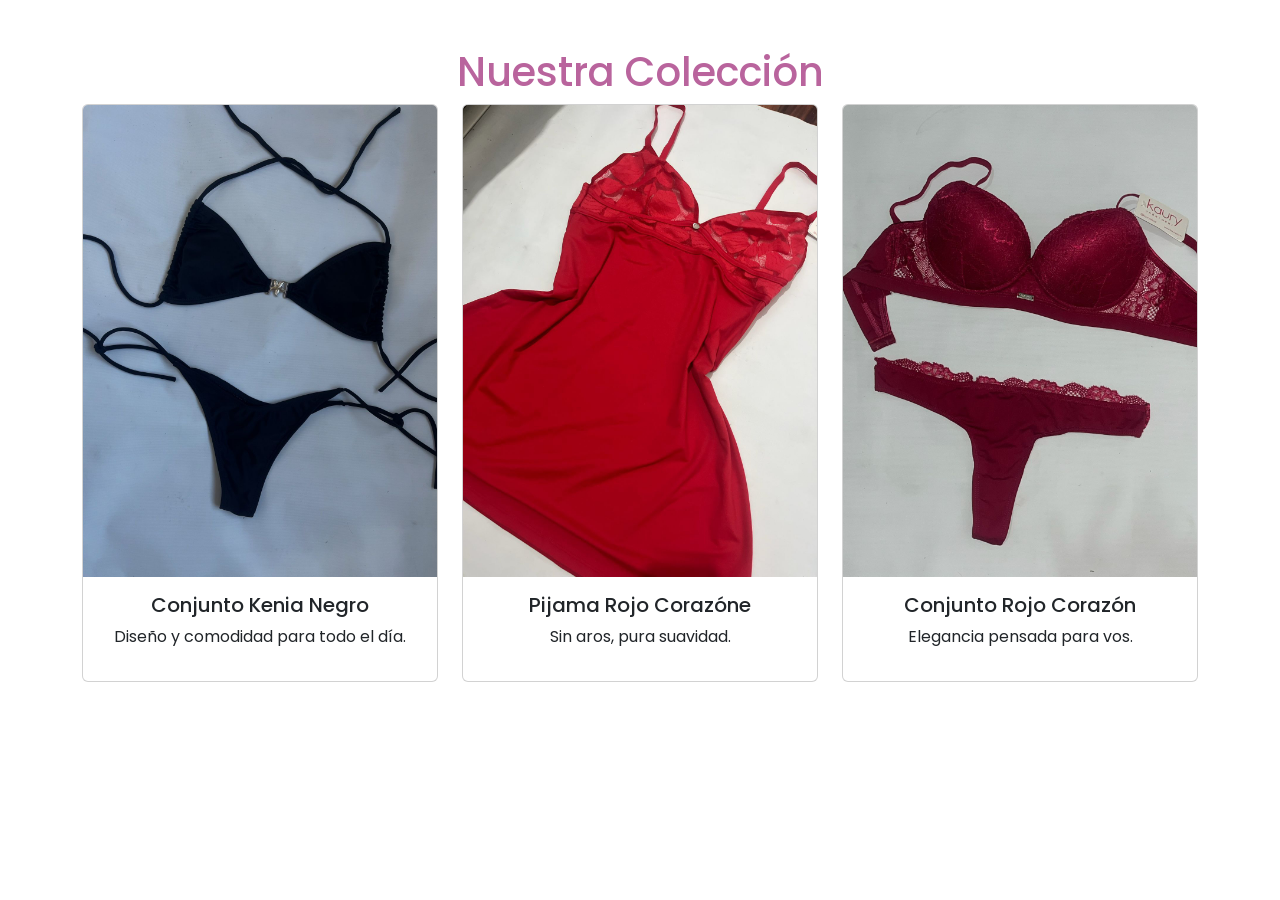
==== productos.html @ b5c18775 "carpetas nuevas" ====
<!DOCTYPE html>
<html lang="es">
<head>
    <meta charset="UTF-8">
    <meta name="viewport" content="width=device-width, initial-scale=1.0">
    <title>Productos - Intim Lencería</title>
    <link href="https://cdn.jsdelivr.net/npm/bootstrap@5.3.8/dist/css/bootstrap.min.css" rel="stylesheet"
        integrity="sha384-sRIl4kxILFvY47J16cr9ZwB07vP4J8+LH7qKQnuqkuIAvNWLzeN8tE5YBujZqJLB" crossorigin="anonymous">
    <link rel="preconnect" href="https://fonts.googleapis.com">
    <link rel="preconnect" href="https://fonts.gstatic.com" crossorigin>
    <link
        href="https://fonts.googleapis.com/css2?family=Poppins:ital,wght@0,100;0,200;0,300;0,400;0,500;0,600;0,700;0,800;0,900;1,100;1,200;1,300;1,400;1,500;1,600;1,700;1,800;1,900&display=swap"
        rel="stylesheet">
    <link rel="stylesheet" href="./css/styles.css">
</head>
<body>
    <main class="container my-5">
        <h1 class="text-center colorPrimario">Nuestra Colección</h1>
        
        <div class="row">
            <div class="col-12 col-md-4 mb-4">
                <div class="card">
                    <img src="./img/conjuntoNegro.jpg" class="card-img-top" alt="Conjunto Lencería">
                    <div class="card-body text-center">
                        <h5>Conjunto Kenia Negro</h5>
                        <p>Diseño y comodidad para todo el día.</p>
                    </div>
                </div>
            </div>
            <div class="col-12 col-md-4 mb-4">
                <div class="card">
                    <img src="./img/PijamaRojo.jpg" class="card-img-top" alt="Conjunto Lencería">
                    <div class="card-body text-center">
                        <h5>Pijama Rojo Corazóne</h5>
                        <p>Sin aros, pura suavidad.</p>
                    </div>
                </div>
            </div>
            <div class="col-12 col-md-4 mb-4">
                <div class="card">
                    <img src="./img/ConjuntoRojo.jpg" class="card-img-top" alt="Conjunto Lencería">
                    <div class="card-body text-center">
                        <h5>Conjunto Rojo Corazón</h5>
                        <p>Elegancia pensada para vos.</p>
                    </div>
                </div>
            </div>
        </div>
    </main>

    <script src="https://cdn.jsdelivr.net/npm/bootstrap@5.3.0/dist/js/bootstrap.bundle.min.js"></script>
</body>
</html>
---- css/styles.css ----
@charset "UTF-8";
.backgroundHeaders, .indexHeader {
  background-repeat: no-repeat;
  background-size: cover;
  height: 95vh;
}

.d-flexBasico, .indexHeaderContenedor {
  display: flex;
  flex-direction: column;
  justify-content: center;
  height: 100vh;
}

.indexHeader {
  background-image: url(../img/indexHeaderBackground.jpg);
  position: relative;
}

.oscurecer-fondo {
  position: absolute;
  width: 100%;
  height: 100%;
  background-color: rgba(0, 0, 0, 0.229);
}

.logo {
  max-width: 150px;
  border-radius: 50%;
  margin-bottom: 5rem;
  border: 3px solid WHITE;
  margin-left: auto;
  margin-right: auto;
}

.colorPrimario {
  color: rgb(240, 98, 146);
}

.botonCompra {
  background-color: rgb(240, 98, 146);
  color: white;
  font-weight: bold;
  width: 100%;
  border-radius: 25px;
  padding: 12px 25px;
  border-width: medium;
  border-style: none;
  border-color: currentcolor;
}

.main-footer {
  background-color: rgb(248, 249, 250);
  color: rgb(51, 51, 51);
  text-align: center;
  margin-top: 50px;
  padding: 4rem 1rem 16px;
  border-top: 1px solid rgb(238, 238, 238);
}

.footer-container {
  max-width: 800px;
  margin: 0px auto;
}

.footer-phrase {
  font-size: 1.3rem;
  font-style: italic;
  margin-bottom: 2rem;
  color: #f06292;
}

.footer-social {
  background-color: #ffffff; /* Fondo blanco puro */
  border-radius: 12px;
  padding: 2rem;
  max-width: 500px;
  margin: 0 auto 3rem; /* Centra y da margen abajo */
  box-shadow: 0 4px 6px rgba(0, 0, 0, 0.02);
}

.footer-social p {
  font-size: 1.1rem;
  margin-bottom: 1rem;
  color: #555;
}

.instagram-link {
  color: #f06292; /* Rosa de la marca */
  font-weight: bold;
  font-size: 1.2rem;
  text-decoration: none;
  border-bottom: 2px solid transparent; /* Preparación para el hover */
  transition: all 0.3s ease;
}

.instagram-link:hover {
  border-bottom: 2px solid #f06292; /* Línea rosa inferior elegante al pasar el mouse */
  color: #d81b60; /* Rosa más oscuro al pasar el ratón */
}

.footer-credits {
  font-size: 0.9rem;
  border-top: 1px solid #eee;
  padding-top: 1.5rem;
  color: #777;
}

.footer-credits a {
  color: #f06292;
  text-decoration: none;
}

.copyright {
  margin-top: 10px;
  color: #aaa;
}

.section-title {
  text-align: center;
  font-size: 1.5rem;
  margin-bottom: 30px;
  color: rgb(240, 98, 146);
}

* {
  font-family: "Poppins", sans-serif !important;
}

.colorPrimario {
  color: rgb(185, 100, 157);
}

.instagram-section {
  max-width: 800px;
  margin: 50px auto;
  /* Margin externo (Box Model) para separar */
  padding: 30px;
  /* Padding interno (Box Model) para dar aire */
  background-color: white;
  /* Fondo blanco */
  border-radius: 15px;
  text-align: center;
  box-shadow: 0 4px 6px rgba(0, 0, 0, 0.02);
}
.instagram-section h2 {
  color: #ad1457;
  /* Tu color rosa oscuro */
  margin-bottom: 15px;
  /* Separación debajo del título (Margin - Box Model) */
}
.instagram-section p {
  margin-bottom: 10px;
  /* Separación entre párrafos (Margin - Box Model) */
}

/* Estilos para el enlace sencillo */
.instagram-link {
  display: inline-block;
  color: #f06292;
  /* Tu color rosa fuerte */
  font-weight: bold;
  font-size: 1.1rem;
  text-decoration: none;
  margin-top: 15px;
  transition: 0.3s;
}

.instagram-link:hover {
  color: #d81b60;
  /* Rosa más oscuro al pasar el mouse */
  text-decoration: underline;
  /* Subrayado elegante */
}

.text-section {
  max-width: 800px;
  margin: 50px auto;
  padding: 30px;
  background-color: white;
  border-radius: 15px;
  text-align: center;
  box-shadow: 0 4px 6px rgba(0, 0, 0, 0.02);
}
.text-section h2 {
  color: #ad1457;
  margin-bottom: 15px;
}

/*# sourceMappingURL=styles.css.map */
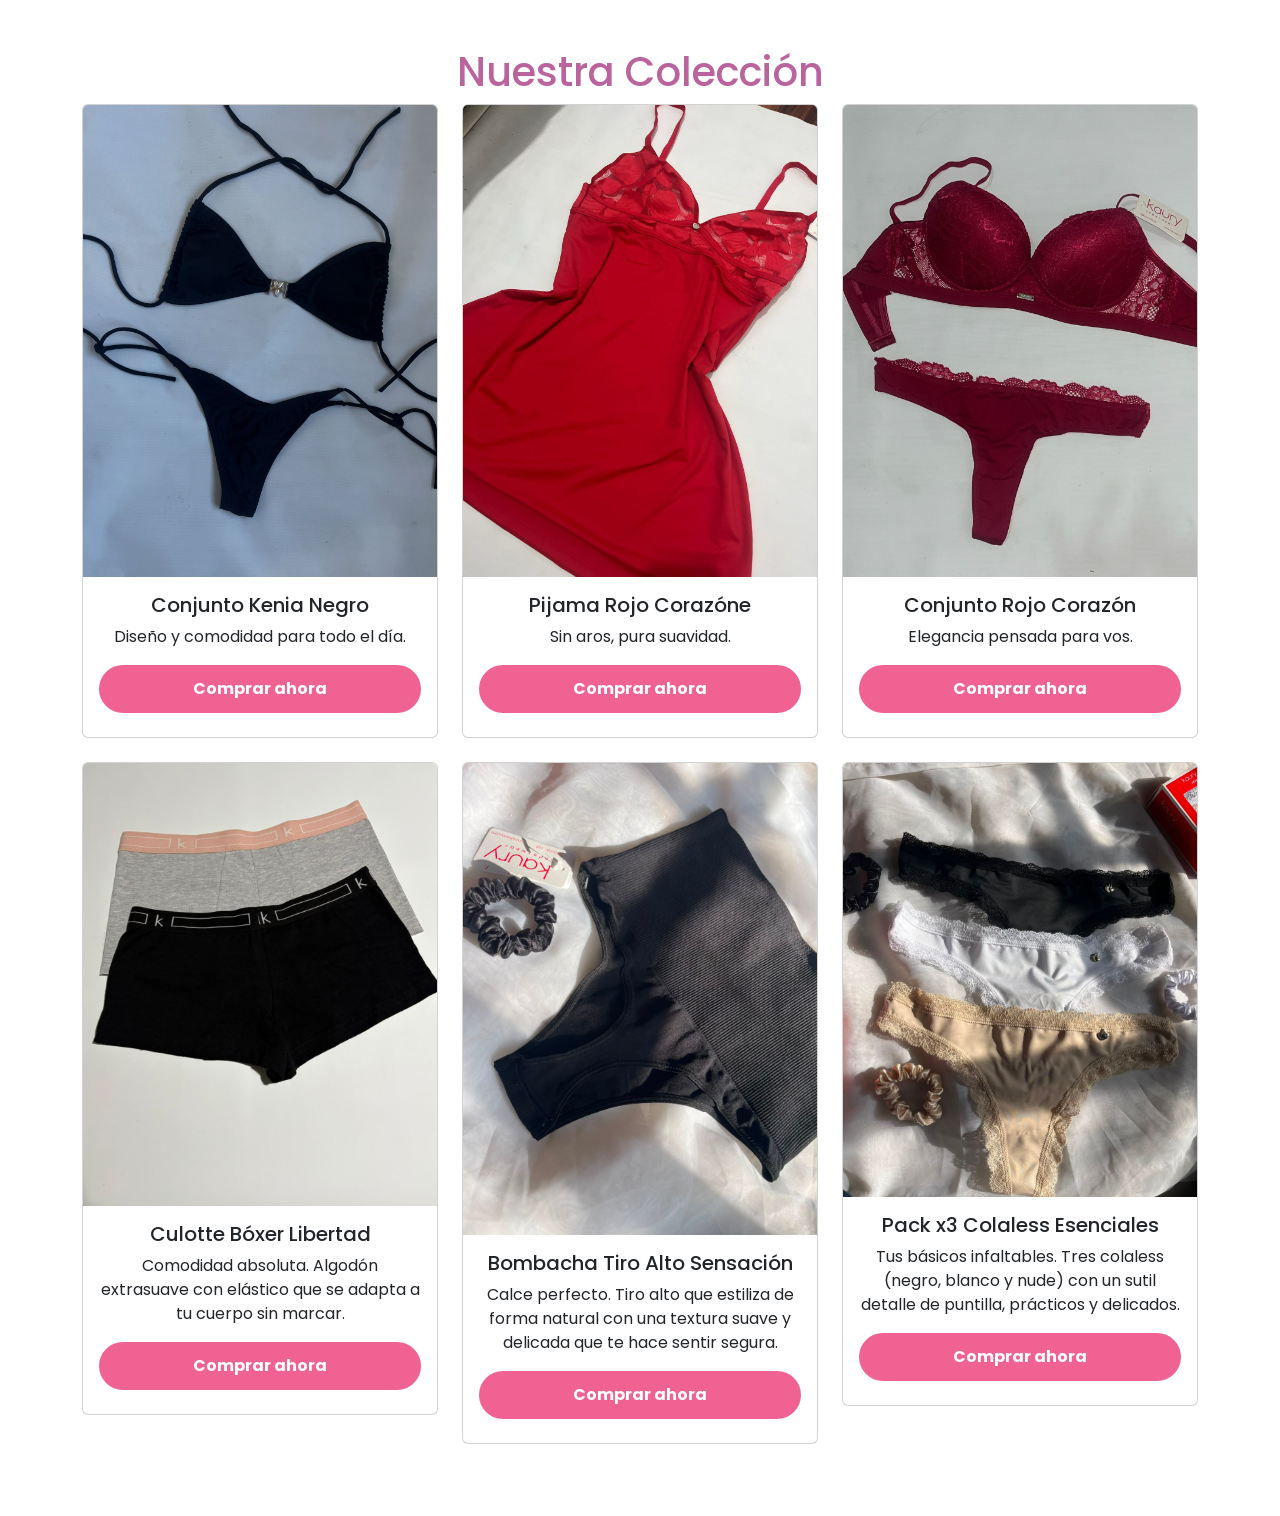
==== commit 6baf618d: "agregue imagenes" ====
--- a/productos.html
+++ b/productos.html
@@ -1,5 +1,6 @@
 <!DOCTYPE html>
 <html lang="es">
+
 <head>
     <meta charset="UTF-8">
     <meta name="viewport" content="width=device-width, initial-scale=1.0">
@@ -13,10 +14,11 @@
         rel="stylesheet">
     <link rel="stylesheet" href="./css/styles.css">
 </head>
+
 <body>
     <main class="container my-5">
         <h1 class="text-center colorPrimario">Nuestra Colección</h1>
-        
+
         <div class="row">
             <div class="col-12 col-md-4 mb-4">
                 <div class="card">
@@ -24,6 +26,7 @@
                     <div class="card-body text-center">
                         <h5>Conjunto Kenia Negro</h5>
                         <p>Diseño y comodidad para todo el día.</p>
+                        <button class="botonCompra mb-2">Comprar ahora</button>
                     </div>
                 </div>
             </div>
@@ -33,6 +36,7 @@
                     <div class="card-body text-center">
                         <h5>Pijama Rojo Corazóne</h5>
                         <p>Sin aros, pura suavidad.</p>
+                        <button class="botonCompra mb-2">Comprar ahora</button>
                     </div>
                 </div>
             </div>
@@ -42,12 +46,47 @@
                     <div class="card-body text-center">
                         <h5>Conjunto Rojo Corazón</h5>
                         <p>Elegancia pensada para vos.</p>
+                        <button class="botonCompra mb-2">Comprar ahora</button>
                     </div>
                 </div>
             </div>
-        </div>
+                    <div class="col-12 col-md-4 mb-4">
+                        <div class="card">
+                            <img src="./img/boxers.jpg" class="card-img-top" alt="Conjunto Lencería">
+                            <div class="card-body text-center">
+                                <h5>Culotte Bóxer Libertad</h5>
+                                <p>Comodidad absoluta. Algodón extrasuave con elástico que se adapta a tu cuerpo sin
+                                    marcar.</p>
+                                <button class="botonCompra mb-2">Comprar ahora</button>
+                            </div>
+                        </div>
+                    </div>
+                        <div class="col-12 col-md-4 mb-4">
+                            <div class="card">
+                                <img src="./img/lessTiroAlto.jpg" class="card-img-top" alt="Conjunto Lencería">
+                                <div class="card-body text-center">
+                                    <h5>Bombacha Tiro Alto Sensación</h5>
+                                    <p>Calce perfecto. Tiro alto que estiliza de forma natural con una textura suave y
+                                        delicada que te hace sentir segura.</p>
+                                    <button class="botonCompra mb-2">Comprar ahora</button>
+                                </div>
+                            </div>
+                        </div>
+                            <div class="col-12 col-md-4 mb-4">
+                                <div class="card">
+                                    <img src="./img/packLess.jpg" class="card-img-top" alt="Conjunto Lencería">
+                                    <div class="card-body text-center">
+                                        <h5>Pack x3 Colaless Esenciales</h5>
+                                        <p>Tus básicos infaltables. Tres colaless (negro, blanco y nude) con un sutil
+                                            detalle de puntilla, prácticos y delicados.</p>
+                                        <button class="botonCompra mb-2">Comprar ahora</button>
+                                    </div>
+                                </div>
+                            </div>
+                        </div>
     </main>
 
     <script src="https://cdn.jsdelivr.net/npm/bootstrap@5.3.0/dist/js/bootstrap.bundle.min.js"></script>
 </body>
+
 </html>
--- a/css/styles.css
+++ b/css/styles.css
@@ -71,11 +71,13 @@
 }
 
 .footer-social {
-  background-color: #ffffff; /* Fondo blanco puro */
+  background-color: #ffffff;
+  /* Fondo blanco puro */
   border-radius: 12px;
   padding: 2rem;
   max-width: 500px;
-  margin: 0 auto 3rem; /* Centra y da margen abajo */
+  margin: 0 auto 3rem;
+  /* Centra y da margen abajo */
   box-shadow: 0 4px 6px rgba(0, 0, 0, 0.02);
 }
 
@@ -86,17 +88,21 @@
 }
 
 .instagram-link {
-  color: #f06292; /* Rosa de la marca */
+  color: #f06292;
+  /* Rosa de la marca */
   font-weight: bold;
   font-size: 1.2rem;
   text-decoration: none;
-  border-bottom: 2px solid transparent; /* Preparación para el hover */
+  border-bottom: 2px solid transparent;
+  /* Preparación para el hover */
   transition: all 0.3s ease;
 }
 
 .instagram-link:hover {
-  border-bottom: 2px solid #f06292; /* Línea rosa inferior elegante al pasar el mouse */
-  color: #d81b60; /* Rosa más oscuro al pasar el ratón */
+  border-bottom: 2px solid #f06292;
+  /* Línea rosa inferior elegante al pasar el mouse */
+  color: #d81b60;
+  /* Rosa más oscuro al pasar el ratón */
 }
 
 .footer-credits {
@@ -105,7 +111,6 @@
   padding-top: 1.5rem;
   color: #777;
 }
-
 .footer-credits a {
   color: #f06292;
   text-decoration: none;
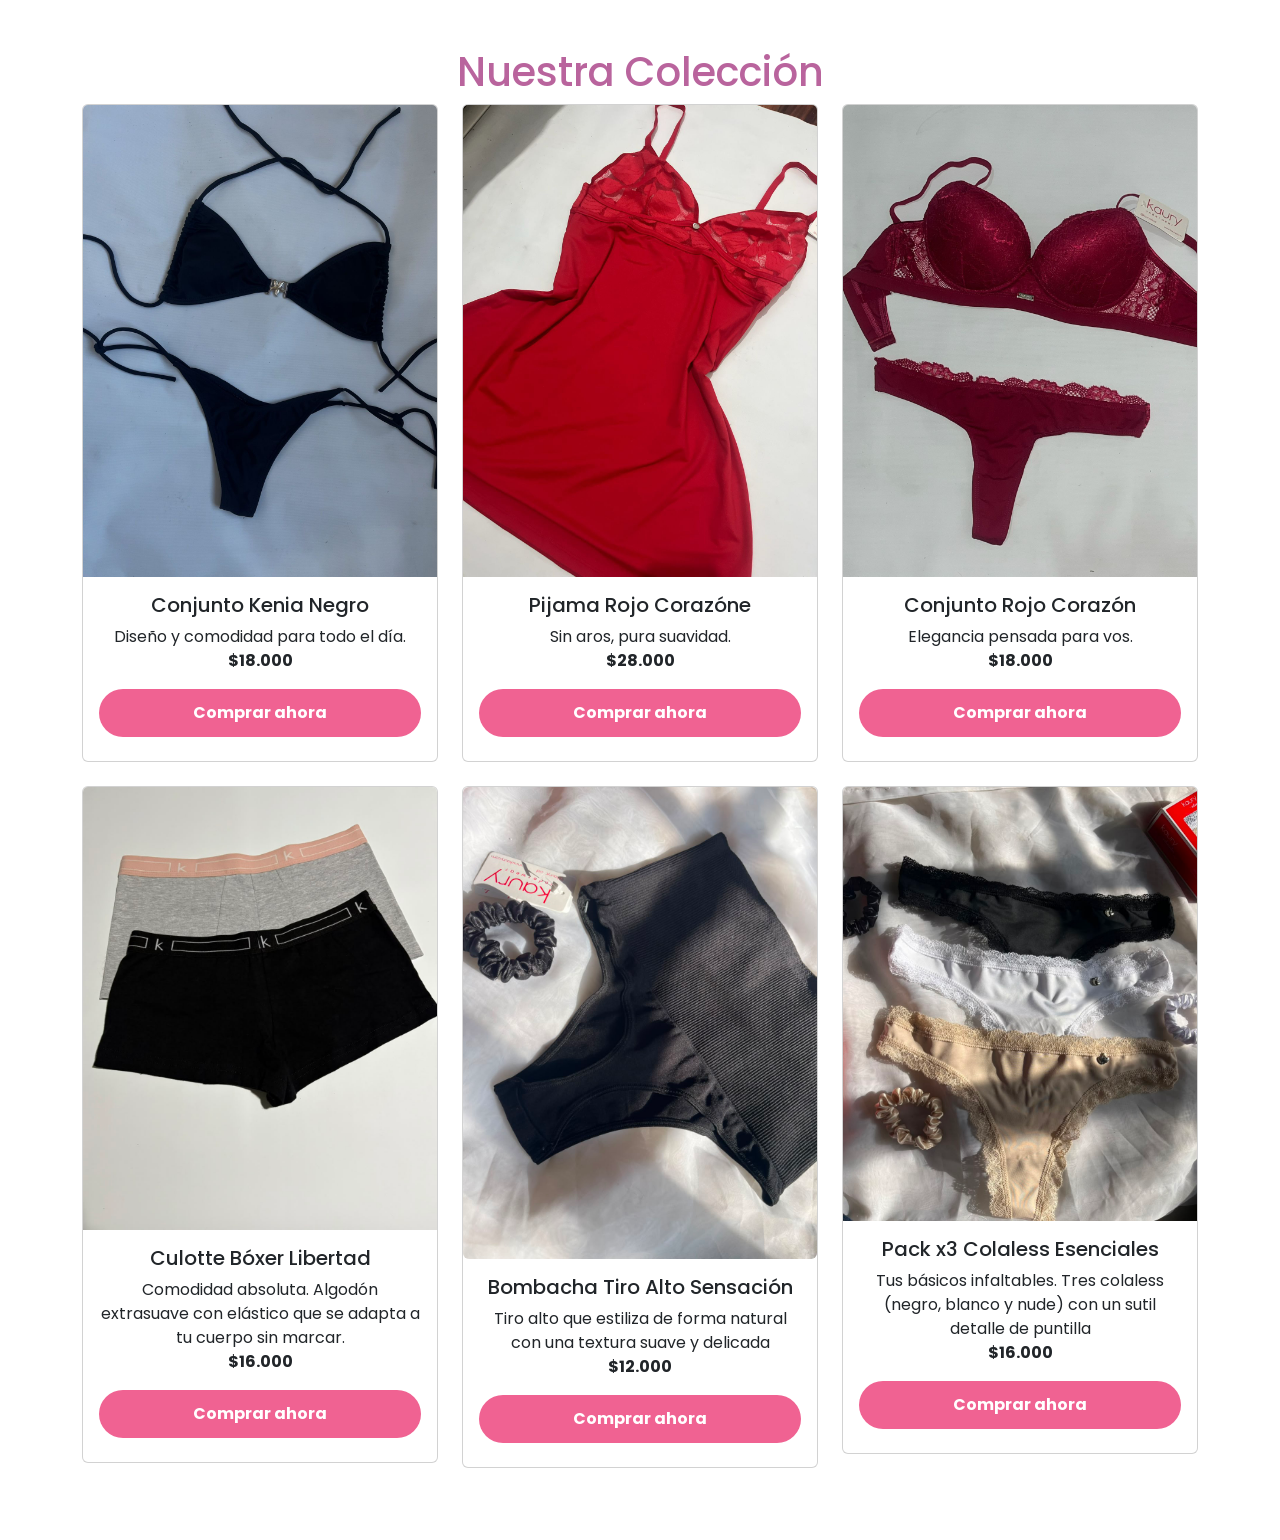
==== commit 61457918: "cambios detalles" ====
--- a/productos.html
+++ b/productos.html
@@ -22,63 +22,65 @@
         <div class="row">
             <div class="col-12 col-md-4 mb-4">
                 <div class="card">
-                    <img src="./img/conjuntoNegro.jpg" class="card-img-top" alt="Conjunto Lencería">
+                    <img src="./img/conjuntoNegro.jpg" class="card-img-top animacionImagenes" alt="Conjunto Lencería">
                     <div class="card-body text-center">
                         <h5>Conjunto Kenia Negro</h5>
-                        <p>Diseño y comodidad para todo el día.</p>
+                        <p>Diseño y comodidad para todo el día.
+                            <span class="fw-bold d-flex justify-content-center align-items-center">$18.000</span>
+                        </p>
                         <button class="botonCompra mb-2">Comprar ahora</button>
                     </div>
                 </div>
             </div>
             <div class="col-12 col-md-4 mb-4">
                 <div class="card">
-                    <img src="./img/PijamaRojo.jpg" class="card-img-top" alt="Conjunto Lencería">
+                    <img src="./img/PijamaRojo.jpg" class="card-img-top animacionImagenes" alt="Conjunto Lencería">
                     <div class="card-body text-center">
                         <h5>Pijama Rojo Corazóne</h5>
-                        <p>Sin aros, pura suavidad.</p>
+                        <p>Sin aros, pura suavidad. <span class="fw-bold d-flex justify-content-center align-items-center">$28.000</span></p>
                         <button class="botonCompra mb-2">Comprar ahora</button>
                     </div>
                 </div>
             </div>
             <div class="col-12 col-md-4 mb-4">
                 <div class="card">
-                    <img src="./img/ConjuntoRojo.jpg" class="card-img-top" alt="Conjunto Lencería">
+                    <img src="./img/ConjuntoRojo.jpg" class="card-img-top animacionImagenes" alt="Conjunto Lencería">
                     <div class="card-body text-center">
                         <h5>Conjunto Rojo Corazón</h5>
-                        <p>Elegancia pensada para vos.</p>
+                        <p>Elegancia pensada para vos. <span class="fw-bold d-flex justify-content-center align-items-center">$18.000</span></p>
                         <button class="botonCompra mb-2">Comprar ahora</button>
                     </div>
                 </div>
             </div>
                     <div class="col-12 col-md-4 mb-4">
                         <div class="card">
-                            <img src="./img/boxers.jpg" class="card-img-top" alt="Conjunto Lencería">
+                            <img src="./img/boxers.jpg" class="card-img-top animacionImagenes" alt="Conjunto Lencería">
                             <div class="card-body text-center">
                                 <h5>Culotte Bóxer Libertad</h5>
                                 <p>Comodidad absoluta. Algodón extrasuave con elástico que se adapta a tu cuerpo sin
-                                    marcar.</p>
+                                    marcar. <span class="fw-bold d-flex justify-content-center align-items-center">$16.000</span></p>
                                 <button class="botonCompra mb-2">Comprar ahora</button>
                             </div>
                         </div>
                     </div>
                         <div class="col-12 col-md-4 mb-4">
                             <div class="card">
-                                <img src="./img/lessTiroAlto.jpg" class="card-img-top" alt="Conjunto Lencería">
+                                <img src="./img/lessTiroAlto.jpg" class="card-img-top animacionImagenes rounded float-start" alt="Conjunto Lencería">
                                 <div class="card-body text-center">
                                     <h5>Bombacha Tiro Alto Sensación</h5>
-                                    <p>Calce perfecto. Tiro alto que estiliza de forma natural con una textura suave y
-                                        delicada que te hace sentir segura.</p>
+                                    <p>Tiro alto que estiliza de forma natural con una textura suave y
+                                        delicada <span class="fw-bold d-flex justify-content-center align-items-center">$12.000</span></p>
                                     <button class="botonCompra mb-2">Comprar ahora</button>
                                 </div>
                             </div>
                         </div>
                             <div class="col-12 col-md-4 mb-4">
                                 <div class="card">
-                                    <img src="./img/packLess.jpg" class="card-img-top" alt="Conjunto Lencería">
+                                    <img src="./img/packLess.jpg" class="card-img-top animacionImagenes  " alt="Conjunto Lencería">
                                     <div class="card-body text-center">
                                         <h5>Pack x3 Colaless Esenciales</h5>
                                         <p>Tus básicos infaltables. Tres colaless (negro, blanco y nude) con un sutil
-                                            detalle de puntilla, prácticos y delicados.</p>
+                                            detalle de puntilla <span class="fw-bold d-flex justify-content-center align-items-center">$16.000</span></p>
                                         <button class="botonCompra mb-2">Comprar ahora</button>
                                     </div>
                                 </div>
--- a/css/styles.css
+++ b/css/styles.css
@@ -12,6 +12,10 @@
   height: 100vh;
 }
 
+.imagenAnimacion, .animacionImagenes {
+  transition: 0.4s;
+}
+
 .indexHeader {
   background-image: url(../img/indexHeaderBackground.jpg);
   position: relative;
@@ -25,7 +29,7 @@
 }
 
 .logo {
-  max-width: 150px;
+  max-width: 220px;
   border-radius: 50%;
   margin-bottom: 5rem;
   border: 3px solid WHITE;
@@ -80,7 +84,6 @@
   /* Centra y da margen abajo */
   box-shadow: 0 4px 6px rgba(0, 0, 0, 0.02);
 }
-
 .footer-social p {
   font-size: 1.1rem;
   margin-bottom: 1rem;
@@ -126,6 +129,13 @@
   font-size: 1.5rem;
   margin-bottom: 30px;
   color: rgb(240, 98, 146);
+}
+
+.animacionImagenes:hover {
+  transform: translateY(-8px) scale(1.02);
+}
+.animacionImagenes {
+  object-fit: cover;
 }
 
 * {
